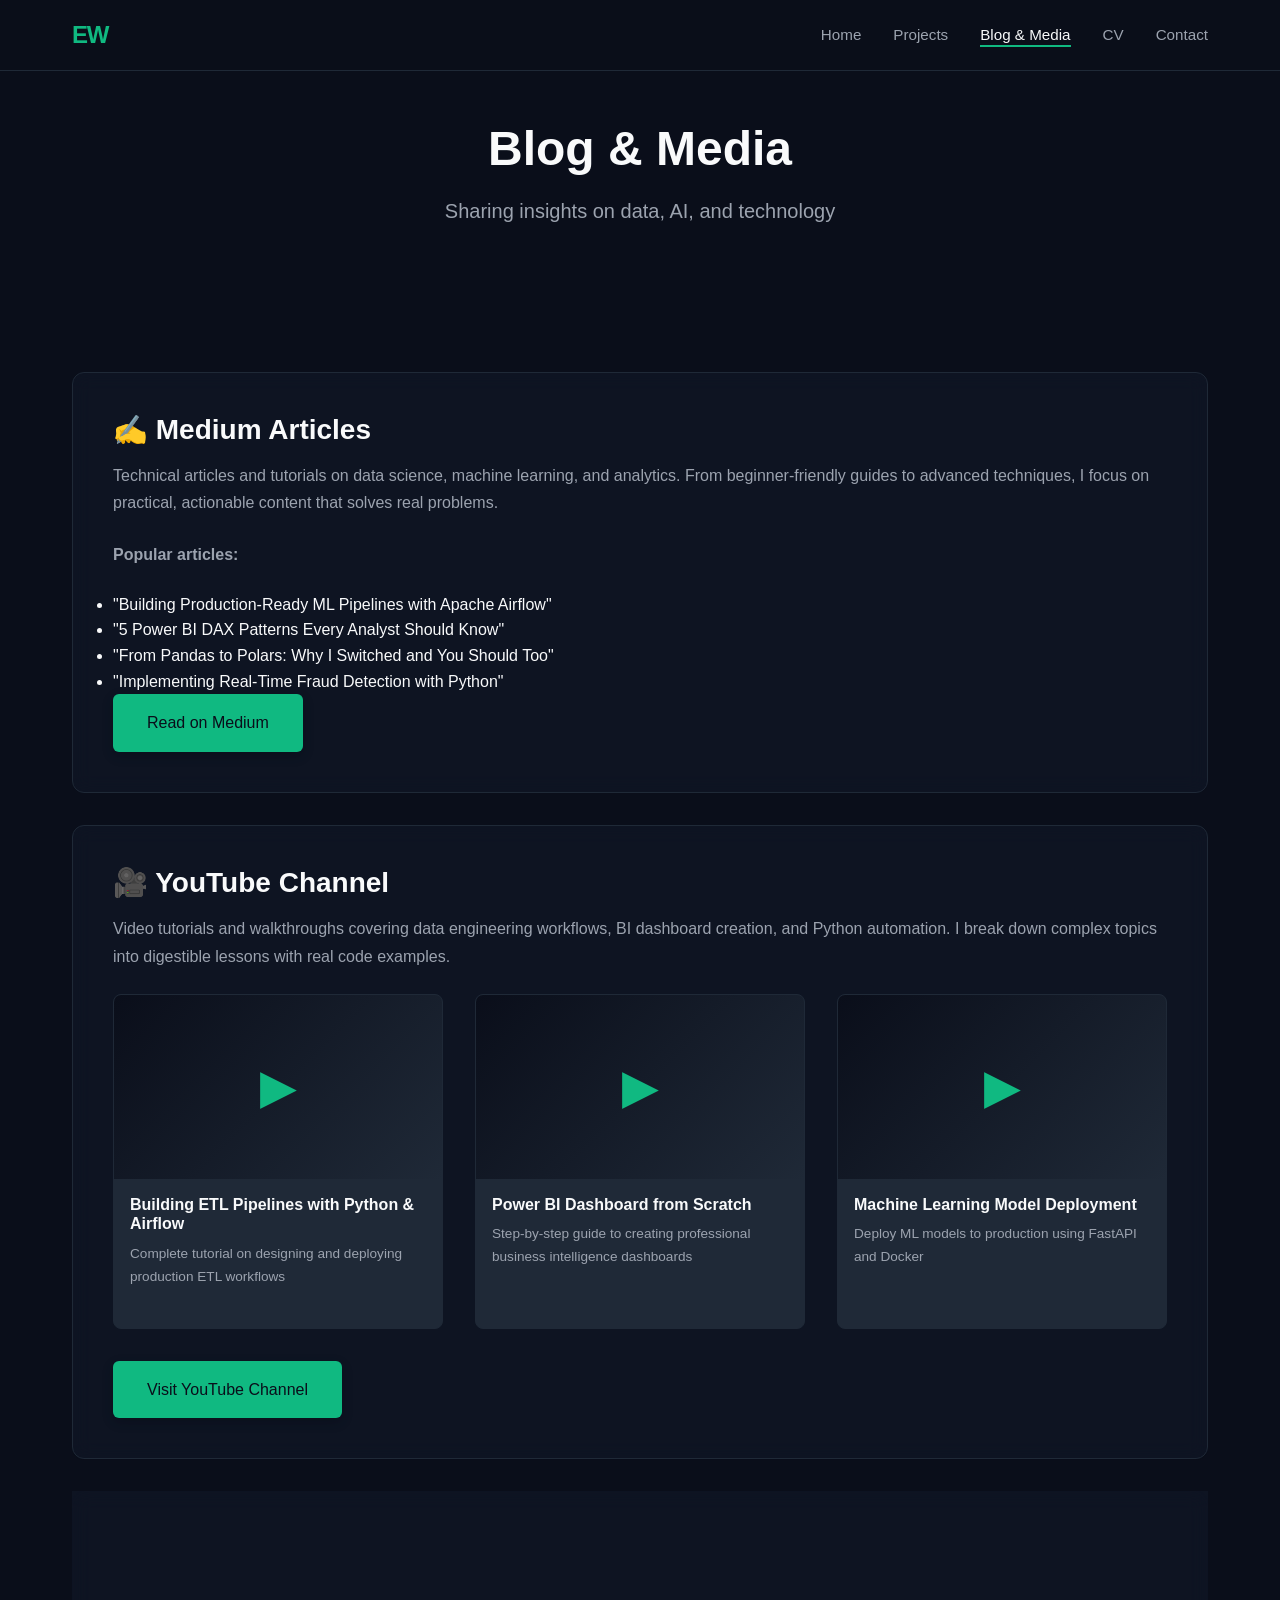
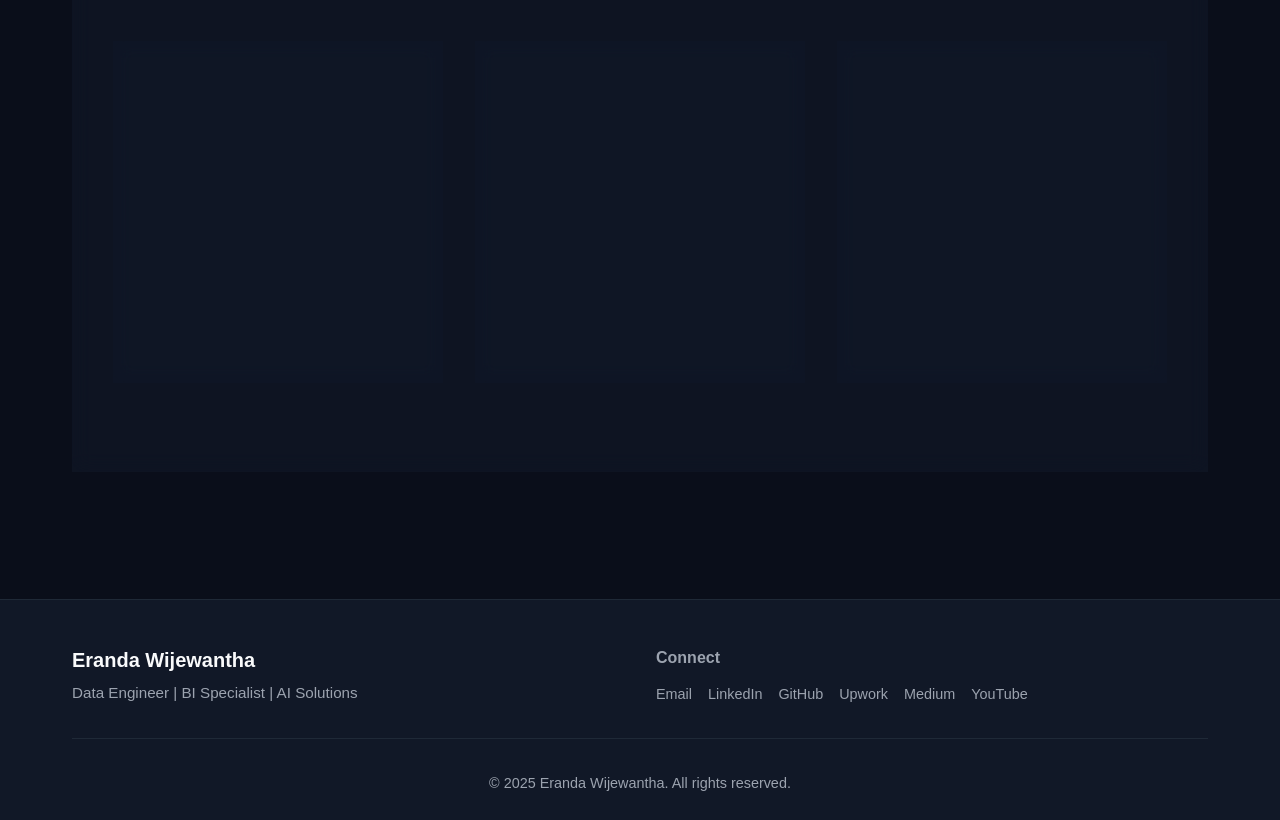
==== insights-media.html @ c05aec6f "Initial commit: Portfolio website" ====
<!DOCTYPE html>
<html lang="en">
<head>
    <meta charset="UTF-8">
    <meta name="viewport" content="width=device-width, initial-scale=1.0">
    <meta http-equiv="X-UA-Compatible" content="IE=edge">
    <meta name="description" content="Writing and content by Eranda Wijewantha on data engineering, AI/ML, and business intelligence">
    <meta name="keywords" content="Data Engineering Blog, Machine Learning Articles, BI Tutorials, Tech Writing">
    <meta name="author" content="Eranda Wijewantha">
    <meta http-equiv="Content-Security-Policy" content="default-src 'self'; style-src 'self' 'unsafe-inline' https://fonts.googleapis.com; font-src 'self' https://fonts.gstatic.com; img-src 'self' data: https:; script-src 'self'; frame-src https://www.youtube.com;">
    <meta http-equiv="X-Content-Type-Options" content="nosniff">
    <meta name="referrer" content="strict-origin-when-cross-origin">

    <title>Eranda Wijewantha | Insights & Media</title>

    <link rel="preconnect" href="https://fonts.googleapis.com">
    <link rel="preconnect" href="https://fonts.gstatic.com" crossorigin>
    <link href="https://fonts.googleapis.com/css2?family=Inter:wght@300;400;500;600;700&display=swap" rel="stylesheet">
    <link rel="stylesheet" href="assets/css/style.css">
    <link rel="icon" type="image/svg+xml" href="assets/images/favicon.svg">
</head>
<body>
    <nav class="navbar">
        <div class="container">
            <a href="index.html" class="logo">EW</a>
            <ul class="nav-menu">
                <li><a href="index.html" class="nav-link">Home</a></li>
                <li><a href="projects.html" class="nav-link">Projects</a></li>
                <li><a href="insights-media.html" class="nav-link active">Blog & Media</a></li>
                <li><a href="cv.html" class="nav-link">CV</a></li>
                <li><a href="contact.html" class="nav-link">Contact</a></li>
            </ul>
        </div>
    </nav>

    <div class="firefly-container">
        <div class="firefly"></div>
        <div class="firefly"></div>
        <div class="firefly"></div>
        <div class="firefly"></div>
        <div class="firefly"></div>
        <div class="firefly"></div>
        <div class="firefly"></div>
        <div class="firefly"></div>
    </div>

    <section class="page-header">
        <div class="container">
            <h1>Blog & Media</h1>
            <p>Sharing insights on data, AI, and technology</p>
        </div>
    </section>

    <section class="writing-section">
        <div class="container">
            <!-- Uncomment when Substack is active
            <div class="insights-platform writing-platform">
                <h3>📝 Substack Newsletter</h3>
                <p>Deep dives into data engineering patterns, AI implementations, and lessons learned from real-world projects. I share technical tutorials, architecture decisions, and insights that help data professionals build better systems.</p>
                <p><strong>Topics covered:</strong> Data pipeline design, ML model deployment, BI best practices, career advice for data professionals</p>
                <a href="https://YOUR_SUBSTACK.substack.com" class="btn btn-primary" target="_blank" rel="noopener noreferrer">Read on Substack</a>
            </div>
            -->

            <div class="insights-platform writing-platform">
                <h3>✍️ Medium Articles</h3>
                <p>Technical articles and tutorials on data science, machine learning, and analytics. From beginner-friendly guides to advanced techniques, I focus on practical, actionable content that solves real problems.</p>
                <p><strong>Popular articles:</strong></p>
                <ul>
                    <li>"Building Production-Ready ML Pipelines with Apache Airflow"</li>
                    <li>"5 Power BI DAX Patterns Every Analyst Should Know"</li>
                    <li>"From Pandas to Polars: Why I Switched and You Should Too"</li>
                    <li>"Implementing Real-Time Fraud Detection with Python"</li>
                </ul>
                <a href="https://medium.com/@YOUR_MEDIUM" class="btn btn-primary" target="_blank" rel="noopener noreferrer">Read on Medium</a>
            </div>

            <div class="insights-platform writing-platform">
                <h3>🎥 YouTube Channel</h3>
                <p>Video tutorials and walkthroughs covering data engineering workflows, BI dashboard creation, and Python automation. I break down complex topics into digestible lessons with real code examples.</p>

                <div class="video-grid">
                    <div class="video-item">
                        <div class="video-placeholder">▶</div>
                        <div class="video-info">
                            <h4>Building ETL Pipelines with Python & Airflow</h4>
                            <p>Complete tutorial on designing and deploying production ETL workflows</p>
                        </div>
                    </div>
                    <div class="video-item">
                        <div class="video-placeholder">▶</div>
                        <div class="video-info">
                            <h4>Power BI Dashboard from Scratch</h4>
                            <p>Step-by-step guide to creating professional business intelligence dashboards</p>
                        </div>
                    </div>
                    <div class="video-item">
                        <div class="video-placeholder">▶</div>
                        <div class="video-info">
                            <h4>Machine Learning Model Deployment</h4>
                            <p>Deploy ML models to production using FastAPI and Docker</p>
                        </div>
                    </div>
                </div>

                <div style="margin-top: 2rem;">
                    <a href="https://youtube.com/@YOUR_CHANNEL" class="btn btn-primary" target="_blank" rel="noopener noreferrer">Visit YouTube Channel</a>
                </div>
            </div>

            <div class="insights-platform writing-platform">
                <h3>📚 Blog Posts</h3>
                <p>Occasional posts on technical topics, project case studies, and industry observations.</p>

                <div class="projects-grid" style="margin-top: 2rem;">
                    <div class="project-card">
                        <h3>The Evolution of Data Pipelines</h3>
                        <p class="project-description">How data engineering has transformed from batch ETL to real-time streaming architectures</p>
                        <div class="project-tags">
                            <span class="tag">Data Engineering</span>
                            <span class="tag">Architecture</span>
                        </div>
                        <div class="project-links">
                            <a href="blog/post1.html" class="project-link">Read More →</a>
                        </div>
                    </div>
                    <div class="project-card">
                        <h3>AI Ethics in Financial Services</h3>
                        <p class="project-description">Navigating the challenges of responsible AI deployment in banking and fintech</p>
                        <div class="project-tags">
                            <span class="tag">AI/ML</span>
                            <span class="tag">Ethics</span>
                        </div>
                        <div class="project-links">
                            <a href="blog/post2.html" class="project-link">Read More →</a>
                        </div>
                    </div>
                    <div class="project-card">
                        <h3>Modern BI: Beyond Dashboards</h3>
                        <p class="project-description">Why business intelligence needs to evolve beyond static reports and pretty charts</p>
                        <div class="project-tags">
                            <span class="tag">Business Intelligence</span>
                            <span class="tag">Analytics</span>
                        </div>
                        <div class="project-links">
                            <a href="blog/post3.html" class="project-link">Read More →</a>
                        </div>
                    </div>
                </div>
            </div>
        </div>
    </section>

    <footer class="footer">
        <div class="container">
            <div class="footer-content">
                <div class="footer-section">
                    <h3>Eranda Wijewantha</h3>
                    <p>Data Engineer | BI Specialist | AI Solutions</p>
                </div>
                <div class="footer-section">
                    <h4>Connect</h4>
                    <div class="social-links">
                        <a href="mailto:your.email@example.com" rel="noopener noreferrer">Email</a>
                        <a href="https://linkedin.com/in/YOUR_LINKEDIN" target="_blank" rel="noopener noreferrer">LinkedIn</a>
                        <a href="https://github.com/YOUR_GITHUB" target="_blank" rel="noopener noreferrer">GitHub</a>
                        <a href="https://upwork.com/freelancers/YOUR_UPWORK" target="_blank" rel="noopener noreferrer">Upwork</a>
                        <a href="https://medium.com/@YOUR_MEDIUM" target="_blank" rel="noopener noreferrer">Medium</a>
                        <!-- <a href="https://YOUR_SUBSTACK.substack.com" target="_blank" rel="noopener noreferrer">Substack</a> -->
                        <a href="https://youtube.com/@YOUR_CHANNEL" target="_blank" rel="noopener noreferrer">YouTube</a>
                    </div>
                </div>
            </div>
            <div class="footer-bottom">
                <p>&copy; 2025 Eranda Wijewantha. All rights reserved.</p>
            </div>
        </div>
    </footer>
</body>
</html>
---- assets/css/style.css ----
/* ==========================================
   RESET & BASE STYLES
   ========================================== */

* {
    margin: 0;
    padding: 0;
    box-sizing: border-box;
}

:root {
    --bg-primary: #0A0E1A;
    --bg-card: #111827;
    --bg-elevated: #1F2937;
    --text-primary: #F9FAFB;
    --text-muted: #9CA3AF;
    --accent-primary: #10B981;
    --accent-secondary: #34D399;
    --border-subtle: #1F2937;
    --shadow-subtle: rgba(16, 185, 129, 0.1);
    --glass-bg: rgba(17, 24, 39, 0.7);
    --transition: all 0.3s cubic-bezier(0.4, 0, 0.2, 1);
}

html {
    scroll-behavior: smooth;
}

body {
    font-family: 'Inter', -apple-system, BlinkMacSystemFont, 'Segoe UI', sans-serif;
    background-color: var(--bg-primary);
    color: var(--text-primary);
    line-height: 1.6;
    font-size: 16px;
    overflow-x: hidden;
}

::selection {
    background-color: var(--accent-green);
    color: var(--bg-primary);
}

/* ==========================================
   TYPOGRAPHY
   ========================================== */

h1, h2, h3, h4, h5, h6 {
    font-weight: 600;
    line-height: 1.2;
    color: var(--text-primary);
}

h1 { font-size: 3rem; }
h2 { font-size: 2.25rem; }
h3 { font-size: 1.5rem; }
h4 { font-size: 1.25rem; }

p {
    color: var(--text-muted);
    line-height: 1.7;
}

a {
    color: var(--accent-primary);
    text-decoration: none;
    transition: var(--transition);
}

a:hover {
    color: var(--accent-secondary);
}

a:focus {
    outline: 2px solid var(--accent-primary);
    outline-offset: 2px;
}

/* ==========================================
   LAYOUT
   ========================================== */

.container {
    max-width: 1200px;
    margin: 0 auto;
    padding: 0 2rem;
}

section {
    padding: 6rem 0;
}

.text-center {
    text-align: center;
}

/* ==========================================
   NAVIGATION
   ========================================== */

.navbar {
    position: fixed;
    top: 0;
    left: 0;
    right: 0;
    background-color: rgba(11, 15, 26, 0.95);
    backdrop-filter: blur(10px);
    border-bottom: 1px solid var(--border-subtle);
    padding: 1rem 0;
    z-index: 1000;
}

.navbar .container {
    display: flex;
    justify-content: space-between;
    align-items: center;
}

.logo {
    font-size: 1.5rem;
    font-weight: 700;
    color: var(--accent-primary);
    letter-spacing: -0.05em;
}

.logo:hover {
    color: var(--accent-secondary);
}

.nav-menu {
    display: flex;
    list-style: none;
    gap: 2rem;
}

.nav-link {
    color: var(--text-muted);
    font-weight: 500;
    font-size: 0.95rem;
    position: relative;
}

.nav-link.active,
.nav-link:hover {
    color: var(--text-primary);
}

.nav-link::after {
    content: '';
    position: absolute;
    bottom: -4px;
    left: 0;
    width: 0;
    height: 2px;
    background-color: var(--accent-primary);
    transition: width 0.3s ease;
}

.nav-link:hover::after,
.nav-link.active::after {
    width: 100%;
}

/* ==========================================
   BUTTONS
   ========================================== */

.btn {
    display: inline-block;
    padding: 0.875rem 2rem;
    font-weight: 500;
    border-radius: 6px;
    transition: var(--transition);
    cursor: pointer;
    border: 2px solid transparent;
    font-size: 1rem;
}

.btn-primary {
    background-color: var(--accent-primary);
    color: var(--bg-primary);
    box-shadow: 0 4px 12px rgba(0, 0, 0, 0.2);
}

.btn-primary:hover {
    background-color: var(--accent-secondary);
    box-shadow: 0 6px 16px rgba(0, 0, 0, 0.25);
    transform: translateY(-2px);
}

.btn-secondary {
    background-color: transparent;
    border: 2px solid var(--accent-primary);
    color: var(--accent-primary);
}

.btn-secondary:hover {
    background-color: var(--accent-primary);
    color: var(--bg-primary);
    box-shadow: 0 4px 12px rgba(0, 0, 0, 0.2);
}

.btn-outline {
    background-color: transparent;
    border: 2px solid var(--border-subtle);
    color: var(--text-primary);
}

.btn-outline:hover {
    border-color: var(--accent-primary);
    color: var(--accent-primary);
    background-color: rgba(16, 185, 129, 0.05);
}

/* ==========================================
   FIREFLY ANIMATION
   ========================================== */

.firefly-container {
    position: fixed;
    top: 0;
    left: 0;
    width: 100%;
    height: 100%;
    pointer-events: none;
    z-index: 1;
    overflow: hidden;
}

.firefly {
    position: absolute;
    width: 4px;
    height: 4px;
    background-color: var(--accent-primary);
    border-radius: 50%;
    box-shadow: 0 0 8px var(--accent-primary);
    opacity: 0;
    animation: float 15s infinite ease-in-out;
}

.firefly:nth-child(1) {
    left: 10%;
    animation-delay: 0s;
    animation-duration: 12s;
}

.firefly:nth-child(2) {
    left: 30%;
    animation-delay: 2s;
    animation-duration: 15s;
}

.firefly:nth-child(3) {
    left: 50%;
    animation-delay: 4s;
    animation-duration: 18s;
}

.firefly:nth-child(4) {
    left: 70%;
    animation-delay: 1s;
    animation-duration: 14s;
}

.firefly:nth-child(5) {
    left: 90%;
    animation-delay: 3s;
    animation-duration: 16s;
}

.firefly:nth-child(6) {
    left: 20%;
    animation-delay: 5s;
    animation-duration: 13s;
}

.firefly:nth-child(7) {
    left: 60%;
    animation-delay: 6s;
    animation-duration: 17s;
}

.firefly:nth-child(8) {
    left: 80%;
    animation-delay: 7s;
    animation-duration: 19s;
}

@keyframes float {
    0%, 100% {
        transform: translateY(100vh) translateX(0);
        opacity: 0;
    }
    10% {
        opacity: 1;
    }
    90% {
        opacity: 1;
    }
    50% {
        transform: translateY(-10vh) translateX(80px);
        opacity: 0.9;
    }
}

/* ==========================================
   HERO SECTION
   ========================================== */

.hero {
    min-height: 100vh;
    display: flex;
    align-items: center;
    justify-content: center;
    position: relative;
    padding-top: 80px;
}

.hero-content {
    text-align: center;
    max-width: 900px;
    margin: 0 auto;
    z-index: 10;
}

.profile-photo {
    width: 120px;
    height: 120px;
    border-radius: 50%;
    border: 3px solid var(--accent-primary);
    box-shadow: 0 0 20px var(--shadow-subtle);
    object-fit: cover;
    transition: var(--transition);
    margin-bottom: 1.5rem;
}

.profile-photo:hover {
    transform: scale(1.05);
    box-shadow: 0 0 30px rgba(16, 185, 129, 0.25);
}

.hero-title {
    font-size: 4rem;
    font-weight: 700;
    margin-bottom: 1rem;
    color: var(--text-primary);
}

.hero-title span {
    color: var(--accent-primary);
}

.hero-subtitle {
    font-size: 1.5rem;
    color: var(--text-muted);
    margin-bottom: 1.5rem;
    font-weight: 400;
}

.hero-value-prop {
    font-size: 1.25rem;
    color: var(--text-primary);
    margin-bottom: 1rem;
    font-weight: 500;
}

.hero-experience {
    font-size: 1.1rem;
    color: var(--accent-primary);
    margin-bottom: 3rem;
    font-weight: 400;
}

.hero-tagline {
    font-size: 1.25rem;
    color: var(--accent-primary);
    margin-bottom: 3rem;
    font-style: italic;
    font-weight: 300;
}

.hero-cta {
    display: flex;
    gap: 1.5rem;
    justify-content: center;
    flex-wrap: wrap;
}

/* ==========================================
   SECTION TITLE
   ========================================== */

.section-title {
    text-align: center;
    margin-bottom: 4rem;
    font-size: 2.5rem;
    position: relative;
    display: inline-block;
    width: 100%;
}

.section-title::after {
    content: '';
    position: absolute;
    bottom: -10px;
    left: 50%;
    transform: translateX(-50%);
    width: 60px;
    height: 3px;
    background: var(--accent-primary);
    border-radius: 2px;
    box-shadow: 0 0 15px var(--shadow-subtle);
}

/* ==========================================
   SERVICES SECTION
   ========================================== */

.services {
    background-color: var(--bg-primary);
}

.services-grid {
    display: grid;
    grid-template-columns: repeat(3, 1fr);
    gap: 2rem;
    max-width: 1100px;
    margin: 0 auto;
    align-items: stretch;
}

@media (max-width: 768px) {
    .services-grid {
        grid-template-columns: 1fr;
    }
}

.service-card {
    background: var(--glass-bg);
    backdrop-filter: blur(10px);
    -webkit-backdrop-filter: blur(10px);
    padding: 2.5rem;
    border-radius: 12px;
    border: 1px solid var(--border-subtle);
    transition: var(--transition);
    display: flex;
    flex-direction: column;
    min-height: 300px;
}

.service-card:hover {
    transform: translateY(-5px);
    box-shadow: 0 8px 32px var(--shadow-subtle);
    border-color: var(--accent-primary);
}

.service-icon {
    font-size: 2.5rem;
    margin-bottom: 1.5rem;
    filter: drop-shadow(0 0 10px var(--shadow-subtle));
}

.service-card h3 {
    margin-bottom: 1rem;
    font-size: 1.25rem;
    color: var(--text-primary);
}

.service-card p {
    font-size: 0.95rem;
    line-height: 1.6;
    color: var(--text-muted);
}

/* ==========================================
   TECH STACK SECTION
   ========================================== */

.tech-stack {
    background-color: var(--bg-card);
}

.tech-grid {
    display: grid;
    grid-template-columns: repeat(auto-fit, minmax(120px, 1fr));
    gap: 1rem;
    max-width: 900px;
    margin: 0 auto;
}

.tech-item {
    background: var(--glass-bg);
    backdrop-filter: blur(10px);
    padding: 1rem;
    border-radius: 8px;
    text-align: center;
    font-weight: 500;
    border: 1px solid var(--border-subtle);
    transition: var(--transition);
    font-size: 0.9rem;
    color: var(--text-muted);
}

.tech-item:hover {
    border-color: var(--accent-primary);
    color: var(--accent-primary);
    box-shadow: 0 0 20px var(--shadow-subtle);
    transform: scale(1.05);
}

/* ==========================================
   PROJECTS SECTION
   ========================================== */

.featured-projects {
    background-color: var(--bg-primary);
}

.projects-grid {
    display: grid;
    grid-template-columns: repeat(auto-fit, minmax(320px, 1fr));
    gap: 2rem;
    margin-bottom: 3rem;
}

.project-card {
    background: var(--glass-bg);
    backdrop-filter: blur(10px);
    border: 1px solid var(--border-subtle);
    border-radius: 12px;
    padding: 2rem;
    transition: var(--transition);
    display: flex;
    flex-direction: column;
    height: 100%;
}

.project-card:hover {
    transform: translateY(-5px);
    box-shadow: 0 8px 32px var(--shadow-subtle);
    border-color: var(--accent-primary);
}

.project-card h3 {
    margin-bottom: 1rem;
    font-size: 1.5rem;
    color: var(--text-primary);
}

.project-description {
    margin-bottom: 1.5rem;
    min-height: 3em;
    color: var(--text-muted);
}

.project-tags {
    display: flex;
    flex-wrap: wrap;
    gap: 0.5rem;
    margin-bottom: 1.5rem;
}

.tag {
    background-color: var(--bg-elevated);
    color: var(--text-muted);
    padding: 0.4rem 0.8rem;
    border-radius: 4px;
    font-size: 0.85rem;
    border: 1px solid var(--border-subtle);
}

.project-links {
    display: flex;
    gap: 1rem;
    flex-wrap: wrap;
    margin-top: auto;
}

.project-link {
    color: var(--accent-primary);
    font-weight: 500;
    display: inline-flex;
    align-items: center;
    gap: 0.5rem;
    transition: var(--transition);
}

.project-link:hover {
    gap: 0.75rem;
    text-shadow: 0 0 10px var(--shadow-subtle);
}

/* ==========================================
   FOOTER
   ========================================== */

.footer {
    background-color: var(--bg-card);
    border-top: 1px solid var(--border-subtle);
    padding: 3rem 0 1.5rem;
}

.footer-content {
    display: grid;
    grid-template-columns: repeat(auto-fit, minmax(250px, 1fr));
    gap: 2rem;
    margin-bottom: 2rem;
}

.footer-section h3 {
    margin-bottom: 0.5rem;
    font-size: 1.25rem;
    color: var(--text-primary);
}

.footer-section h4 {
    margin-bottom: 1rem;
    color: var(--text-muted);
    font-size: 1rem;
}

.footer-section p {
    font-size: 0.95rem;
    color: var(--text-muted);
}

.social-links {
    display: flex;
    flex-wrap: wrap;
    gap: 1rem;
}

.social-links a {
    color: var(--text-muted);
    font-size: 0.9rem;
    transition: var(--transition);
}

.social-links a:hover {
    color: var(--accent-primary);
    text-shadow: 0 0 10px var(--shadow-subtle);
}

.footer-bottom {
    text-align: center;
    padding-top: 2rem;
    border-top: 1px solid var(--border-subtle);
}

.footer-bottom p {
    font-size: 0.9rem;
    color: var(--text-muted);
}

/* ==========================================
   ABOUT PAGE
   ========================================== */

.page-header {
    padding-top: 120px;
    padding-bottom: 3rem;
    text-align: center;
}

.page-header h1 {
    font-size: 3rem;
    margin-bottom: 1rem;
    color: var(--text-primary);
}

.page-header p {
    font-size: 1.25rem;
    max-width: 700px;
    margin: 0 auto;
    color: var(--text-muted);
}

.about-content {
    display: grid;
    grid-template-columns: 1fr 2fr;
    gap: 4rem;
    align-items: start;
}

.about-image {
    text-align: center;
}

.profile-image {
    width: 250px;
    height: 250px;
    border-radius: 50%;
    border: 3px solid var(--accent-primary);
    box-shadow: 0 0 30px var(--shadow-subtle);
    object-fit: cover;
    filter: grayscale(100%);
    transition: var(--transition);
}

.profile-image:hover {
    filter: grayscale(0%);
    box-shadow: 0 0 50px var(--shadow-subtle);
}

.about-text h2 {
    margin-bottom: 1.5rem;
    font-size: 2rem;
    color: var(--text-primary);
}

.about-text h3 {
    margin-top: 2.5rem;
    margin-bottom: 1rem;
    color: var(--accent-primary);
}

.about-text p {
    margin-bottom: 1.5rem;
    color: var(--text-muted);
}

.about-text ul {
    list-style: none;
    margin-bottom: 1.5rem;
}

.about-text ul li {
    padding: 0.5rem 0;
    padding-left: 1.5rem;
    position: relative;
    color: var(--text-muted);
}

.about-text ul li::before {
    content: '▹';
    position: absolute;
    left: 0;
    color: var(--accent-primary);
    font-weight: bold;
    text-shadow: 0 0 10px var(--shadow-subtle);
}

.timeline {
    margin-top: 3rem;
}

.timeline-item {
    padding-left: 2rem;
    border-left: 2px solid var(--border-subtle);
    margin-bottom: 2rem;
    position: relative;
}

.timeline-item::before {
    content: '';
    position: absolute;
    left: -6px;
    top: 0;
    width: 10px;
    height: 10px;
    background-color: var(--accent-primary);
    border-radius: 50%;
    box-shadow: 0 0 15px var(--accent-primary);
}

.timeline-item h4 {
    margin-bottom: 0.5rem;
    color: var(--text-primary);
}

.timeline-item .year {
    color: var(--accent-primary);
    font-size: 0.9rem;
    font-weight: 600;
}

/* ==========================================
   PROJECTS PAGE
   ========================================== */

.filter-buttons {
    display: flex;
    justify-content: center;
    gap: 1rem;
    margin-bottom: 3rem;
    flex-wrap: wrap;
}

.filter-btn {
    padding: 0.75rem 1.5rem;
    background: var(--glass-bg);
    backdrop-filter: blur(10px);
    color: var(--text-muted);
    border: 1px solid var(--border-subtle);
    border-radius: 6px;
    cursor: pointer;
    transition: var(--transition);
    font-weight: 500;
}

.filter-btn:hover,
.filter-btn.active {
    background-color: var(--accent-primary);
    color: var(--bg-primary);
    border-color: var(--accent-primary);
    box-shadow: 0 0 20px var(--shadow-subtle);
}

.project-detail {
    background: var(--glass-bg);
    backdrop-filter: blur(10px);
    border: 1px solid var(--border-subtle);
    border-radius: 12px;
    padding: 2.5rem;
    margin-bottom: 2rem;
}

.project-detail h3 {
    font-size: 2rem;
    margin-bottom: 1.5rem;
    color: var(--text-primary);
}

.project-detail h4 {
    color: var(--accent-primary);
    margin-top: 2rem;
    margin-bottom: 1rem;
}

.project-detail p {
    margin-bottom: 1rem;
    color: var(--text-muted);
}

.project-detail .project-tags {
    margin-top: 1.5rem;
}

.project-actions {
    margin-top: 2rem;
    display: flex;
    gap: 1rem;
}

/* ==========================================
   INSIGHTS & MEDIA PAGE
   ========================================== */

.insights-platform {
    background: var(--glass-bg);
    backdrop-filter: blur(10px);
    border: 1px solid var(--border-subtle);
    border-radius: 12px;
    padding: 2.5rem;
    margin-bottom: 2rem;
}

.insights-platform h3 {
    font-size: 1.75rem;
    margin-bottom: 1rem;
    color: var(--text-primary);
}

.insights-platform p {
    margin-bottom: 1.5rem;
    color: var(--text-muted);
}

/* Legacy support */
.writing-platform {
    background: var(--glass-bg);
    backdrop-filter: blur(10px);
    border: 1px solid var(--border-subtle);
    border-radius: 12px;
    padding: 2.5rem;
    margin-bottom: 2rem;
}

.writing-platform h3 {
    font-size: 1.75rem;
    margin-bottom: 1rem;
    color: var(--text-primary);
}

.writing-platform p {
    margin-bottom: 1.5rem;
    color: var(--text-muted);
}

.video-grid {
    display: grid;
    grid-template-columns: repeat(auto-fit, minmax(300px, 1fr));
    gap: 2rem;
    margin-top: 1.5rem;
}

.video-item {
    background-color: var(--bg-elevated);
    border-radius: 8px;
    overflow: hidden;
    border: 1px solid var(--border-subtle);
    transition: var(--transition);
}

.video-item:hover {
    border-color: var(--accent-primary);
    box-shadow: 0 0 20px var(--shadow-subtle);
}

.video-placeholder {
    width: 100%;
    aspect-ratio: 16 / 9;
    background: linear-gradient(135deg, var(--bg-primary), var(--bg-elevated));
    display: flex;
    align-items: center;
    justify-content: center;
    color: var(--accent-primary);
    font-size: 3rem;
}

.video-info {
    padding: 1rem;
}

.video-info h4 {
    margin-bottom: 0.5rem;
    font-size: 1rem;
    color: var(--text-primary);
}

.video-info p {
    font-size: 0.85rem;
    color: var(--text-muted);
}

/* ==========================================
   CV PAGE
   ========================================== */

.cv-header {
    text-align: center;
    margin-bottom: 3rem;
}

.cv-download {
    margin-top: 1.5rem;
}

.cv-section {
    background: var(--glass-bg);
    backdrop-filter: blur(10px);
    border: 1px solid var(--border-subtle);
    border-radius: 12px;
    padding: 2.5rem;
    margin-bottom: 2rem;
}

.cv-section h2 {
    font-size: 1.75rem;
    margin-bottom: 2rem;
    color: var(--accent-primary);
}

.cv-item {
    margin-bottom: 2rem;
    padding-bottom: 2rem;
    border-bottom: 1px solid var(--border-subtle);
}

.cv-item:last-child {
    border-bottom: none;
    margin-bottom: 0;
    padding-bottom: 0;
}

.cv-item h3 {
    font-size: 1.25rem;
    margin-bottom: 0.5rem;
    color: var(--text-primary);
}

.cv-item .position {
    color: var(--accent-primary);
    font-weight: 500;
    margin-bottom: 0.5rem;
}

.cv-item .duration {
    color: var(--text-muted);
    font-size: 0.9rem;
    margin-bottom: 1rem;
}

.cv-item ul {
    list-style: none;
    margin-top: 1rem;
}

.cv-item ul li {
    padding: 0.25rem 0;
    padding-left: 1.5rem;
    position: relative;
    color: var(--text-muted);
}

.cv-item ul li::before {
    content: '▹';
    position: absolute;
    left: 0;
    color: var(--accent-primary);
}

.skills-grid {
    display: grid;
    grid-template-columns: repeat(auto-fit, minmax(200px, 1fr));
    gap: 1.5rem;
}

.skill-category h4 {
    color: var(--accent-primary);
    margin-bottom: 0.75rem;
    font-size: 1rem;
}

.skill-category ul {
    list-style: none;
}

.skill-category ul li {
    padding: 0.4rem 0;
    color: var(--text-muted);
    font-size: 0.95rem;
}

/* ==========================================
   CONTACT PAGE
   ========================================== */

.contact-grid {
    display: grid;
    grid-template-columns: 1fr 1fr;
    gap: 3rem;
}

.contact-info {
    background: var(--glass-bg);
    backdrop-filter: blur(10px);
    border: 1px solid var(--border-subtle);
    border-radius: 12px;
    padding: 2.5rem;
}

.contact-info h3 {
    margin-bottom: 1.5rem;
    font-size: 1.5rem;
    color: var(--text-primary);
}

.contact-item {
    margin-bottom: 1.5rem;
}

.contact-item h4 {
    color: var(--accent-primary);
    margin-bottom: 0.5rem;
    font-size: 1rem;
}

.contact-item p,
.contact-item a {
    color: var(--text-muted);
    font-size: 0.95rem;
}

.availability {
    margin-top: 2rem;
    padding: 1.5rem;
    background-color: var(--bg-elevated);
    border-radius: 8px;
    border-left: 4px solid var(--accent-primary);
}

.availability h4 {
    color: var(--accent-primary);
    margin-bottom: 0.5rem;
}

.contact-form {
    background: var(--glass-bg);
    backdrop-filter: blur(10px);
    border: 1px solid var(--border-subtle);
    border-radius: 12px;
    padding: 2.5rem;
}

.contact-form h3 {
    margin-bottom: 1.5rem;
    font-size: 1.5rem;
    color: var(--text-primary);
}

.form-group {
    margin-bottom: 1.5rem;
}

.form-group label {
    display: block;
    margin-bottom: 0.5rem;
    color: var(--text-primary);
    font-weight: 500;
}

.form-group input,
.form-group textarea {
    width: 100%;
    padding: 0.875rem;
    background-color: var(--bg-elevated);
    border: 1px solid var(--border-subtle);
    border-radius: 6px;
    color: var(--text-primary);
    font-family: inherit;
    font-size: 1rem;
    transition: var(--transition);
}

.form-group input:focus,
.form-group textarea:focus {
    outline: none;
    border-color: var(--accent-primary);
    box-shadow: 0 0 0 3px var(--shadow-subtle);
}

.form-group textarea {
    resize: vertical;
    min-height: 150px;
}

.form-submit {
    width: 100%;
}

/* ==========================================
   RESPONSIVE DESIGN
   ========================================== */

@media (max-width: 768px) {
    h1 { font-size: 2rem; }
    h2 { font-size: 1.75rem; }

    .container {
        padding: 0 1.5rem;
    }

    section {
        padding: 4rem 0;
    }

    .nav-menu {
        flex-direction: column;
        position: fixed;
        top: 70px;
        right: -100%;
        background: var(--glass-bg);
        backdrop-filter: blur(10px);
        width: 200px;
        padding: 2rem;
        border-radius: 8px;
        gap: 1rem;
        transition: right 0.3s ease;
        border: 1px solid var(--border-subtle);
    }

    .hero-title {
        font-size: 2.5rem;
    }

    .hero-subtitle {
        font-size: 1.25rem;
    }

    .hero-value-prop {
        font-size: 1.1rem;
    }

    .hero-experience {
        font-size: 1rem;
    }

    .hero-tagline {
        font-size: 1rem;
    }

    .hero-cta {
        flex-direction: column;
        align-items: center;
    }

    .btn {
        width: 100%;
        max-width: 300px;
        text-align: center;
    }

    .services-grid {
        grid-template-columns: 1fr;
    }

    .projects-grid {
        grid-template-columns: 1fr;
    }

    .about-content {
        grid-template-columns: 1fr;
        gap: 2rem;
    }

    .contact-grid {
        grid-template-columns: 1fr;
        gap: 2rem;
    }

    .page-header h1 {
        font-size: 2rem;
    }

    .page-header p {
        font-size: 1rem;
    }
}

@media (max-width: 480px) {
    .tech-grid {
        grid-template-columns: repeat(2, 1fr);
    }

    .filter-buttons {
        flex-direction: column;
    }

    .filter-btn {
        width: 100%;
    }
}

/* ==========================================
   ACCESSIBILITY
   ========================================== */

.sr-only {
    position: absolute;
    width: 1px;
    height: 1px;
    padding: 0;
    margin: -1px;
    overflow: hidden;
    clip: rect(0, 0, 0, 0);
    white-space: nowrap;
    border-width: 0;
}

@media (prefers-reduced-motion: reduce) {
    *,
    *::before,
    *::after {
        animation-duration: 0.01ms !important;
        animation-iteration-count: 1 !important;
        transition-duration: 0.01ms !important;
    }
}

/* ==========================================
   UTILITY CLASSES
   ========================================== */

.glow-text {
    text-shadow: 0 0 20px var(--shadow-subtle);
}

.impact-number {
    color: var(--accent-primary);
    font-weight: 700;
    font-size: 1.1em;
}

/* ==========================================
   ANIMATIONS
   ========================================== */

@keyframes fadeIn {
    from {
        opacity: 0;
        transform: translateY(20px);
    }
    to {
        opacity: 1;
        transform: translateY(0);
    }
}
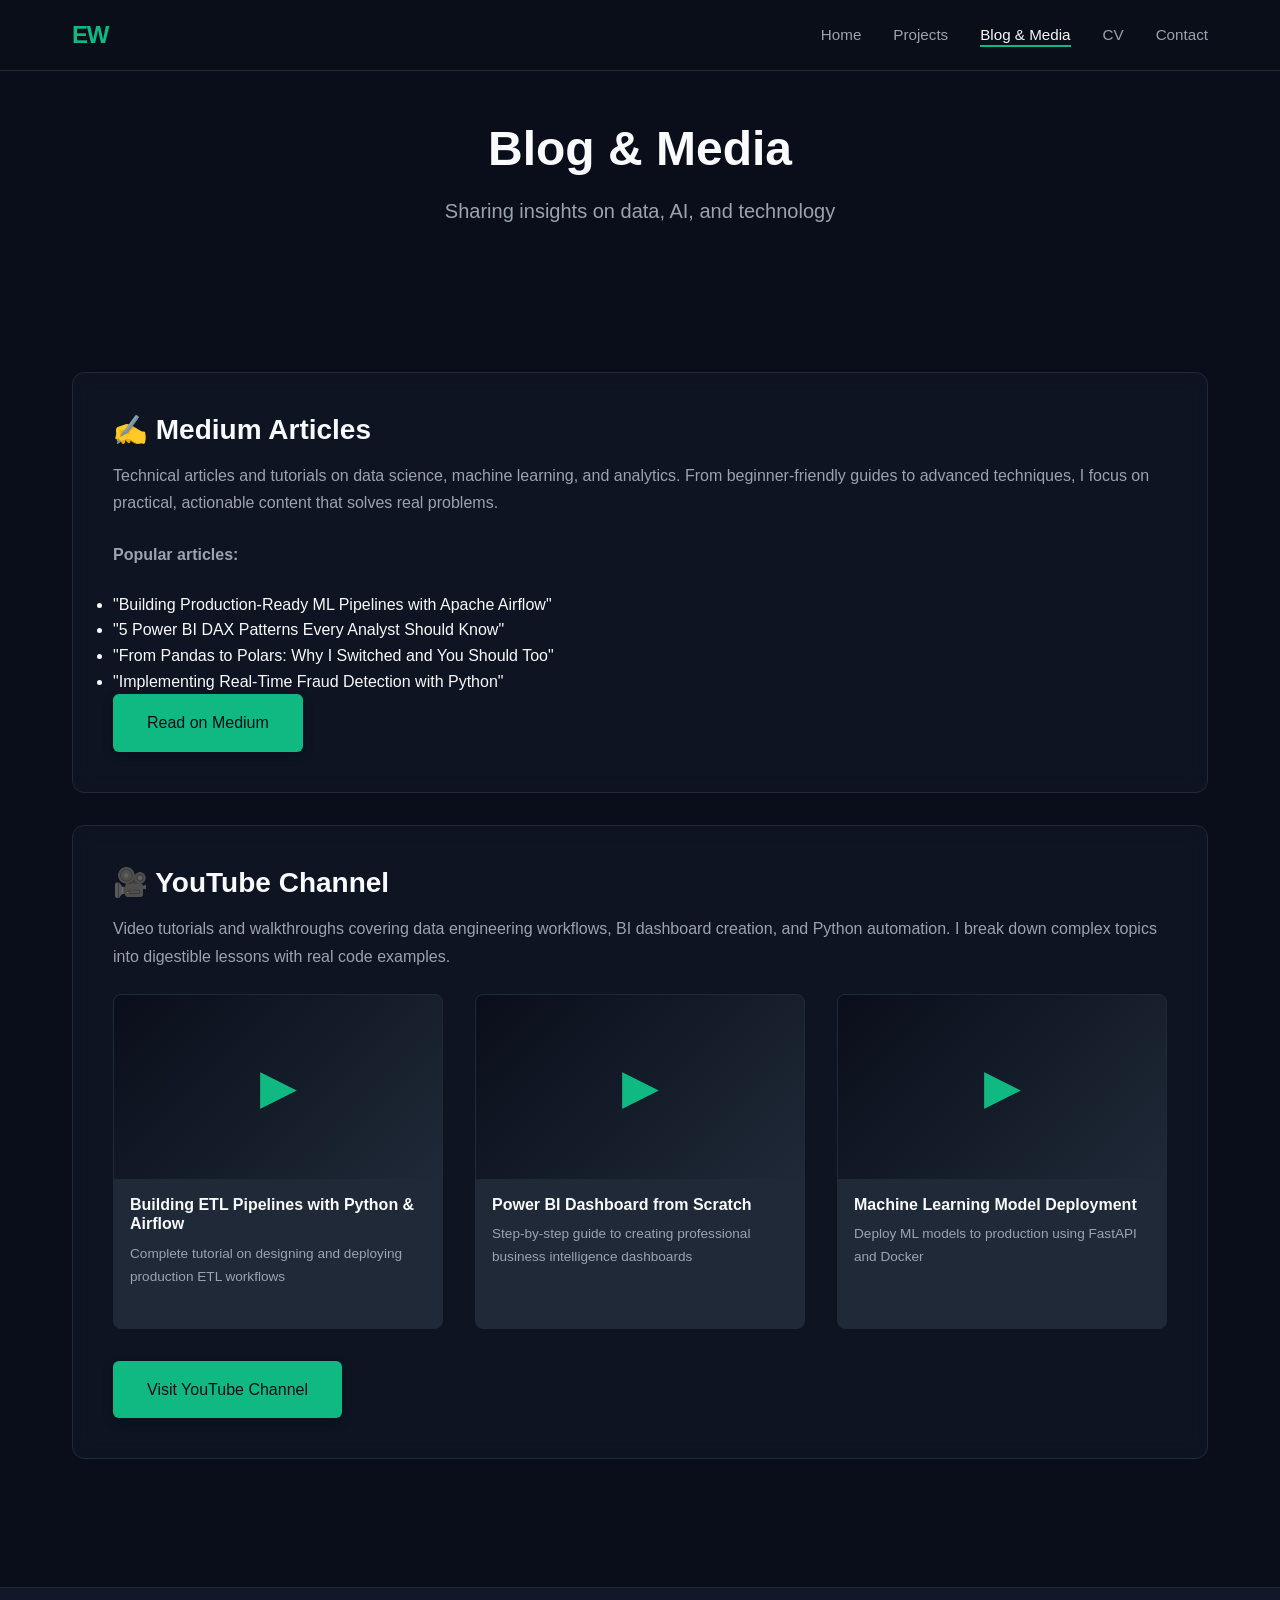
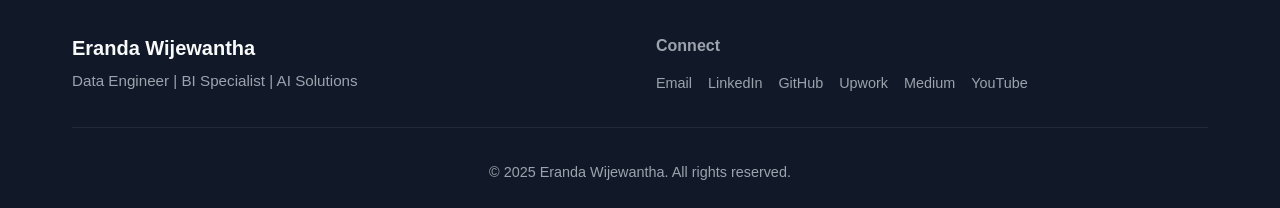
==== commit 3033d307: "Fix blog links and add contact form functionality" ====
--- a/insights-media.html
+++ b/insights-media.html
@@ -72,7 +72,7 @@
                     <li>"From Pandas to Polars: Why I Switched and You Should Too"</li>
                     <li>"Implementing Real-Time Fraud Detection with Python"</li>
                 </ul>
-                <a href="https://medium.com/@YOUR_MEDIUM" class="btn btn-primary" target="_blank" rel="noopener noreferrer">Read on Medium</a>
+                <a href="https://medium.com/@erandalakshan3567" class="btn btn-primary" target="_blank" rel="noopener noreferrer">Read on Medium</a>
             </div>
 
             <div class="insights-platform writing-platform">
@@ -104,10 +104,11 @@
                 </div>
 
                 <div style="margin-top: 2rem;">
-                    <a href="https://youtube.com/@YOUR_CHANNEL" class="btn btn-primary" target="_blank" rel="noopener noreferrer">Visit YouTube Channel</a>
+                    <a href="https://www.youtube.com/@erandawi" class="btn btn-primary" target="_blank" rel="noopener noreferrer">Visit YouTube Channel</a>
                 </div>
             </div>
 
+            <!-- Blog Posts section commented out - Add your own blog posts when ready
             <div class="insights-platform writing-platform">
                 <h3>📚 Blog Posts</h3>
                 <p>Occasional posts on technical topics, project case studies, and industry observations.</p>
@@ -148,6 +149,7 @@
                     </div>
                 </div>
             </div>
+            -->
         </div>
     </section>
 
